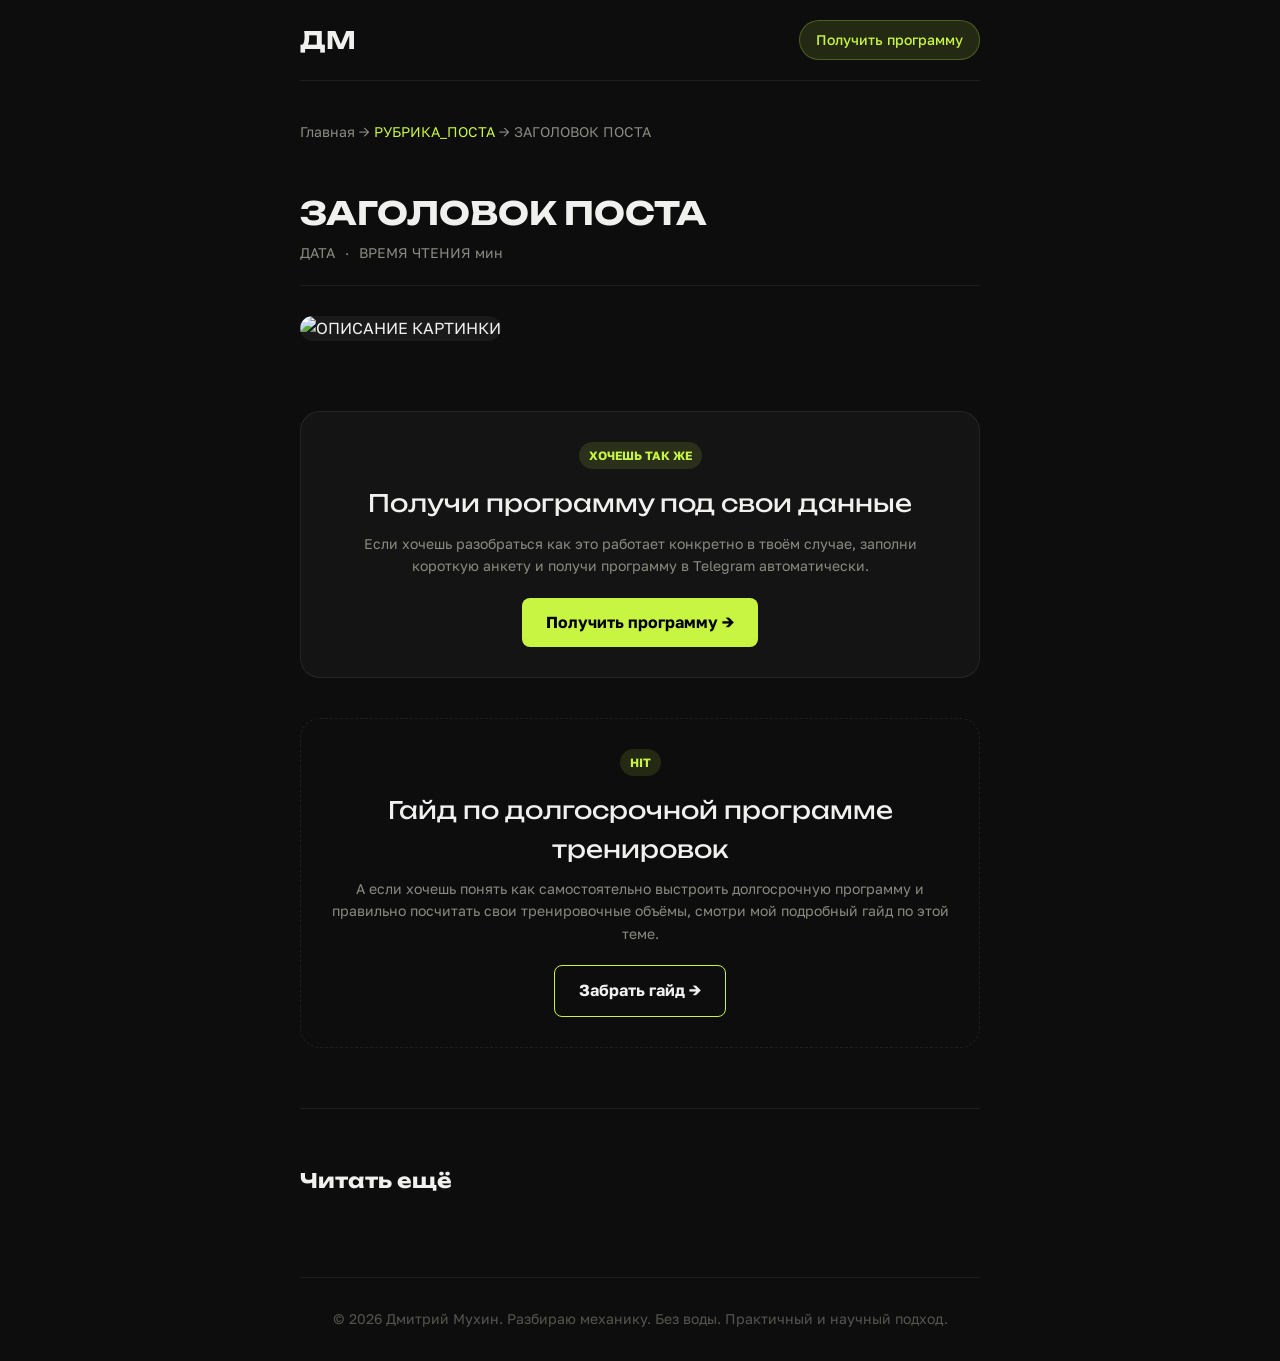
==== _template.html @ 582aa1f9 "Добавлены robots.txt, sitemap.xml и обновлен SEO-шаблон" ====
<!DOCTYPE html>
<html lang="ru">
<head>
  <meta charset="UTF-8">
  <meta name="viewport" content="width=device-width, initial-scale=1.0">
  <title>ЗАГОЛОВОК СТРАНИЦЫ (до 60-70 символов) | Дмитрий Мухин</title>
  <meta name="description" content="ОПИСАНИЕ СТАТЬИ ДЛЯ ПОИСКА (140-160 символов, краткая суть и интрига)">
  <link rel="stylesheet" href="../css/style.css">
  <link rel="preconnect" href="https://fonts.googleapis.com">
  <link rel="preconnect" href="https://fonts.gstatic.com" crossorigin>
  <link href="https://fonts.googleapis.com/css2?family=Golos+Text:wght@400;500;600&family=Unbounded:wght@400;700&display=swap" rel="stylesheet">
</head>
<body>
  <div class="container">
    <header>
      <div class="header-content">
        <a href="../index.html" class="logo">ДМ</a>
        <a href="https://fitness-quiz-lake.vercel.app/" class="nav-btn">Получить программу</a>
      </div>
    </header>

    <main>
      <div class="breadcrumbs">
        <a href="../index.html">Главная</a> → <span class="rubric">РУБРИКА_ПОСТА</span> → ЗАГОЛОВОК ПОСТА
      </div>

      <article class="post">
        <header class="post-header">
          <h1 class="post-title">ЗАГОЛОВОК ПОСТА</h1>
          <div class="post-meta">
            <span>ДАТА</span>
            <span>·</span>
            <span>ВРЕМЯ ЧТЕНИЯ мин</span>
          </div>
        </header>

        <img src="ПУТЬ_К_КАРТИНКЕ" alt="ОПИСАНИЕ КАРТИНКИ" class="post-image">

        <div class="post-content">
          <!-- ПРИМЕРЫ ВЕРСТКИ ДЛЯ КОПИРОВАНИЯ:
          
          <p class="lead">Вводный абзац увеличенным шрифтом.</p>
          
          <h2>Заголовок раздела</h2>
          
          <p>Обычный текст с <strong>жирным выделением</strong> и <span class="highlight">подсветкой</span>.</p>
          
          <div class="fact-block">
            <div class="fact-number">!</div>
            <div class="fact-text">Важный факт или цифра с <span class="text-accent">акцентом</span>.</div>
          </div>

          <blockquote>Цитата или кейс из практики.</blockquote>

          <ul>
            <li><strong>Пункт:</strong> Описание.</li>
          </ul>
          
          -->
          
          <!-- ТЕЛО СТАТЬИ -->

          <div class="cta-block">
            <div class="cta-label">Хочешь так же</div>
            <div class="cta-title">Получи программу под свои данные</div>
            <div class="cta-desc">Если хочешь разобраться как это работает конкретно в твоём случае, заполни короткую анкету и получи программу в Telegram автоматически.</div>
            <a href="https://t.me/BodyBal/43" class="cta-btn">
              Получить программу →
            </a>
          </div>

          <div class="cta-block cta-secondary">
            <div class="cta-label">HIT</div>
            <div class="cta-title">Гайд по долгосрочной программе тренировок</div>
            <div class="cta-desc">А если хочешь понять как самостоятельно выстроить долгосрочную программу и правильно посчитать свои тренировочные объёмы, смотри мой подробный гайд по этой теме.</div>
            <a href="https://t.me/BodyBal" class="cta-btn cta-btn-outline">
              Забрать гайд →
            </a>
          </div>
        </div>

      </article>

      <section class="related-section">
        <h2 class="related-section-title">Читать ещё</h2>
        <div class="related-grid">
          <!-- БЛОК ЧИТАТЬ ЕЩЁ -->
        </div>
      </section>
    </main>

    <footer>
      &copy; 2026 Дмитрий Мухин. Разбираю механику. Без воды. Практичный и научный подход.
    </footer>
  </div>
</body>
</html>
---- css/style.css ----
:root {
  --bg-main:        #0d0d0d;
  --bg-card:        #141414;
  --bg-elevated:    #1a1a1a;
  --accent:         #c8f542;
  --accent-dim:     rgba(200, 245, 66, 0.12);
  --text-primary:   #f0f0ee;
  --text-secondary: #8a8a82;
  --text-muted:     #555550;
  --border:         rgba(255,255,255,0.07);
  --border-accent:  rgba(200, 245, 66, 0.25);
  --font-display:   'Unbounded', sans-serif;
  --font-body:      'Golos Text', sans-serif;
  --radius:         12px;
  --radius-lg:      20px;
  --max-width:      680px;
}

body {
  margin: 0;
  padding: 0;
  background-color: var(--bg-main);
  color: var(--text-primary);
  font-family: var(--font-body);
  line-height: 1.6;
}

h1, h2, h3, h4, h5, h6 {
  font-family: var(--font-display);
  font-weight: 700;
  color: var(--text-primary);
}

a {
  color: var(--accent);
  text-decoration: none;
  transition: opacity 0.2s;
}

a:hover {
  opacity: 0.8;
}

/* Base styles and layout */
header {
  padding: 20px 0;
  border-bottom: 1px solid var(--border);
  margin-bottom: 40px;
}

.container {
  max-width: var(--max-width);
  margin: 0 auto;
  padding: 0 20px;
}

.header-content {
  display: flex;
  justify-content: space-between;
  align-items: center;
}

.logo {
  font-family: var(--font-display);
  font-size: 24px;
  font-weight: bold;
  color: var(--text-primary);
}

.nav-btn {
  background: var(--accent-dim);
  color: var(--accent);
  padding: 8px 16px;
  border-radius: 20px;
  font-size: 14px;
  font-weight: 500;
  border: 1px solid var(--border-accent);
  transition: all 0.2s;
}

.nav-btn:hover {
  background: var(--accent);
  color: #000;
  opacity: 1;
}

.nav-link {
  color: var(--text-secondary);
  font-size: 14px;
}

.nav-link:hover {
  color: var(--accent);
}

/* Index styles */
.hero {
  margin-bottom: 40px;
}

.hero-title {
  font-size: 32px;
  margin-bottom: 10px;
}

.hero-subtitle {
  color: var(--text-secondary);
  font-size: 16px;
}

.post-grid {
  display: grid;
  grid-template-columns: 1fr;
  gap: 20px;
}

@media (min-width: 600px) {
  .post-grid {
    grid-template-columns: 1fr 1fr;
  }
}

.post-card {
  display: block;
  background: var(--bg-card);
  border: 1px solid var(--border);
  border-radius: var(--radius);
  overflow: hidden;
  transition: transform 0.2s, border-color 0.2s;
  color: inherit;
}

.post-card:hover {
  transform: translateY(-2px);
  border-color: var(--border-accent);
}

.post-card-image {
  position: relative;
  width: 100%;
  aspect-ratio: 16/9;
  background: var(--bg-elevated);
}

.post-card-image img {
  width: 100%;
  height: 100%;
  object-fit: cover;
}

.post-card-rubric {
  position: absolute;
  top: 10px;
  left: 10px;
  background: var(--accent);
  color: #000;
  padding: 4px 8px;
  border-radius: 4px;
  font-size: 12px;
  font-weight: bold;
}

.post-card-body {
  padding: 15px;
}

.post-card-title {
  font-size: 18px;
  margin: 0 0 10px 0;
  line-height: 1.3;
}

.post-card-meta {
  color: var(--text-secondary);
  font-size: 12px;
}

.filters {
  display: flex;
  gap: 10px;
  margin-bottom: 30px;
  overflow-x: auto;
  padding-bottom: 10px;
  -ms-overflow-style: none;
  scrollbar-width: none;
}
.filters::-webkit-scrollbar {
  display: none;
}

.filter-btn {
  background: var(--bg-elevated);
  border: 1px solid var(--border);
  color: var(--text-secondary);
  padding: 6px 12px;
  border-radius: 20px;
  font-size: 14px;
  cursor: pointer;
  white-space: nowrap;
  font-family: inherit;
  transition: all 0.2s;
}

.filter-btn:hover {
  border-color: var(--border-accent);
}

.filter-btn.active {
  background: var(--accent-dim);
  border-color: var(--accent);
  color: var(--accent);
}

/* Post template styles */
.breadcrumbs {
  font-size: 14px;
  color: var(--text-secondary);
  margin-bottom: 20px;
}

.breadcrumbs a {
  color: var(--text-secondary);
}

.breadcrumbs a:hover {
  color: var(--accent);
}

.breadcrumbs .rubric {
  color: var(--accent);
}

.post-header {
  margin-bottom: 30px;
}

.post-title {
  font-size: 32px;
  margin: 10px 0;
  line-height: 1.2;
}

.post-meta {
  display: flex;
  gap: 10px;
  color: var(--text-secondary);
  font-size: 14px;
}

.post-image {
  width: 100%;
  border-radius: var(--radius-lg);
  margin-bottom: 30px;
  background: var(--bg-elevated);
  aspect-ratio: 16/9;
  object-fit: cover;
}

.post-content p {
  margin-bottom: 20px;
  font-size: 16px;
  color: var(--text-primary);
}

.post-content h2 {
  font-size: 24px;
  margin: 40px 0 20px 0;
}

.post-content ul {
  margin-bottom: 20px;
  padding-left: 20px;
}

.post-content li {
  margin-bottom: 8px;
}

.text-accent {
  color: var(--accent);
}

.highlight {
  background: var(--accent-dim);
  padding: 2px 4px;
  border-radius: 4px;
  color: var(--accent);
}

.post-content blockquote {
  margin: 30px 0;
  padding: 20px;
  background: var(--bg-elevated);
  border-left: 4px solid var(--accent);
  border-radius: 0 var(--radius) var(--radius) 0;
  font-style: italic;
  color: var(--text-primary);
}

.fact-block {
  background: var(--bg-card);
  border: 1px solid var(--border-accent);
  padding: 20px;
  border-radius: var(--radius);
  margin: 30px 0;
  display: flex;
  align-items: center;
  gap: 20px;
}

.fact-number {
  font-family: var(--font-display);
  font-size: 48px;
  color: var(--accent);
  font-weight: 700;
  line-height: 1;
}

.fact-text {
  font-size: 16px;
  color: var(--text-primary);
}

.cta-block {
  background: var(--bg-card);
  border: 1px solid var(--border);
  padding: 30px;
  border-radius: var(--radius-lg);
  margin: 40px 0;
  text-align: center;
}

.cta-secondary {
  background: transparent;
  border-style: dashed;
}

.cta-label {
  display: inline-block;
  background: var(--accent-dim);
  color: var(--accent);
  padding: 4px 10px;
  border-radius: 20px;
  font-size: 12px;
  font-weight: bold;
  margin-bottom: 15px;
  text-transform: uppercase;
}

.cta-title {
  font-family: var(--font-display);
  font-size: 24px;
  margin-bottom: 10px;
  color: var(--text-primary);
}

.cta-desc {
  color: var(--text-secondary);
  margin-bottom: 20px;
  font-size: 14px;
}

.cta-btn {
  display: inline-block;
  background: var(--accent);
  color: #000;
  padding: 12px 24px;
  border-radius: 8px;
  font-weight: bold;
  transition: opacity 0.2s, background-color 0.2s;
}

.cta-btn:hover {
  opacity: 0.9;
  text-decoration: none;
}

.cta-btn-outline {
  background: transparent;
  border: 1px solid var(--accent);
  color: var(--text-primary);
}

.cta-btn-outline:hover {
  background: var(--accent-dim);
  color: var(--text-primary);
  opacity: 1;
}

/* Related Posts */
.related-section {
  margin-top: 60px;
  padding-top: 40px;
  border-top: 1px solid var(--border);
}

.related-section-title {
  font-size: 20px;
  margin-bottom: 20px;
  font-family: var(--font-display);
}

.related-grid {
  display: grid;
  grid-template-columns: 1fr;
  gap: 15px;
}

@media (min-width: 600px) {
  .related-grid {
    grid-template-columns: 1fr 1fr;
  }
}

.related-card {
  display: block;
  padding: 15px;
  background: var(--bg-elevated);
  border-radius: var(--radius);
  border: 1px solid var(--border);
  transition: transform 0.2s, border-color 0.2s;
  color: inherit;
}

.related-card:hover {
  transform: translateY(-2px);
  border-color: var(--border-accent);
}

.related-tag {
  font-size: 12px;
  color: var(--accent);
  margin-bottom: 5px;
  font-weight: bold;
}

.related-name {
  color: var(--text-primary);
  font-size: 16px;
  font-weight: bold;
  line-height: 1.3;
}

footer {
  margin-top: 60px;
  padding: 30px 0;
  text-align: center;
  color: var(--text-muted);
  font-size: 14px;
  border-top: 1px solid var(--border);
}
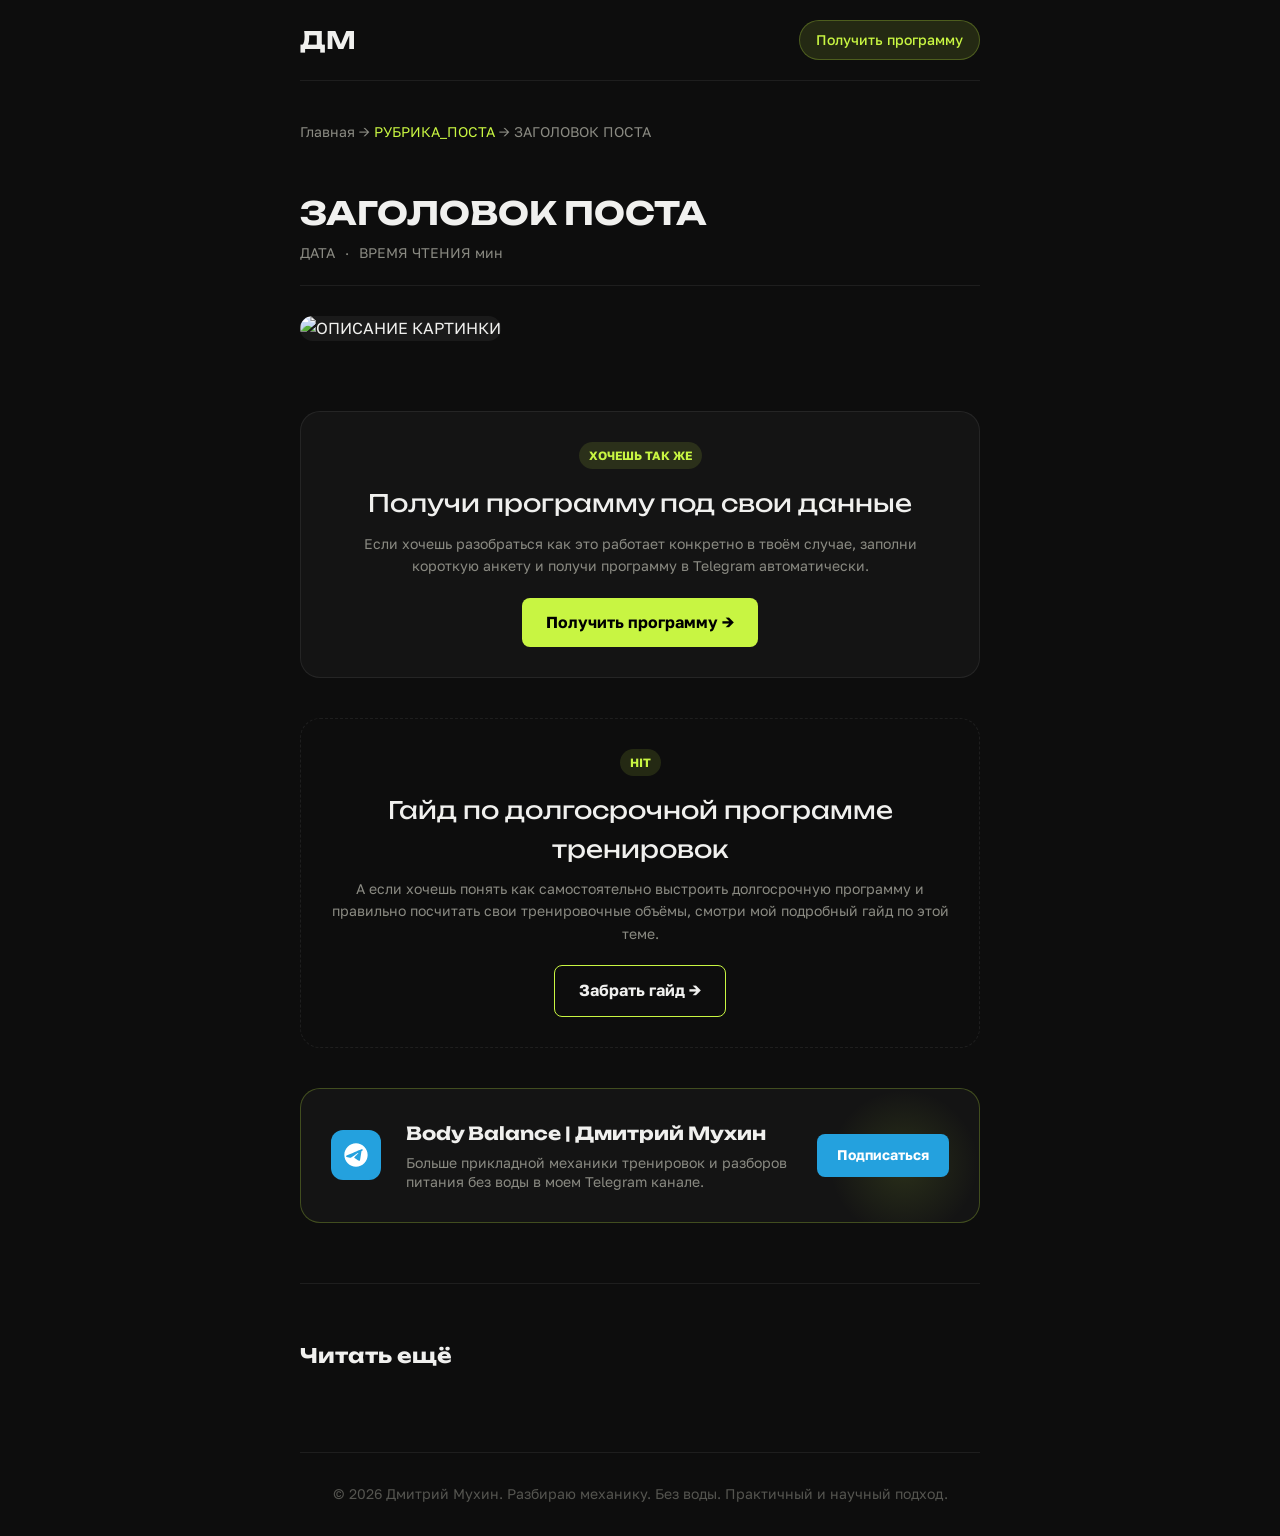
==== commit 4bc40e8c: "Добавлен премиальный блок Telegram (TG Card) и обновлена инструкция" ====
--- a/_template.html
+++ b/_template.html
@@ -79,6 +79,18 @@
           </div>
         </div>
 
+        <!-- Telegram Card -->
+        <div class="tg-card">
+          <div class="tg-icon">
+            <svg viewBox="0 0 24 24"><path d="M12 2C6.48 2 2 6.48 2 12s4.48 10 10 10 10-4.48 10-10S17.52 2 12 2zm4.64 6.8c-.15 1.58-.8 5.42-1.13 7.19-.14.75-.42 1-.68 1.03-.58.05-1.02-.38-1.58-.75-.88-.58-1.38-.94-2.23-1.5-.99-.65-.35-1.01.22-1.59.15-.15 2.71-2.48 2.76-2.69.01-.03.01-.14-.07-.2-.08-.06-.19-.04-.27-.02-.11.02-1.93 1.23-5.46 3.62-.51.35-.98.52-1.4.51-.46-.01-1.35-.26-2.01-.48-.81-.27-1.45-.42-1.39-.88.03-.24.36-.49.99-.75 3.88-1.69 6.47-2.8 7.76-3.33 3.69-1.52 4.45-1.78 4.95-1.79.11 0 .36.03.52.16.13.1.17.24.19.34.02.07.03.23.01.31z"/></svg>
+          </div>
+          <div class="tg-info">
+            <h3>Body Balance | Дмитрий Мухин</h3>
+            <p>Больше прикладной механики тренировок и разборов питания без воды в моем Telegram канале.</p>
+          </div>
+          <a href="https://t.me/BodyBal" class="tg-btn" target="_blank">Подписаться</a>
+        </div>
+
       </article>
 
       <section class="related-section">
--- a/css/style.css
+++ b/css/style.css
@@ -441,6 +441,98 @@
   line-height: 1.3;
 }
 
+/* Telegram Card */
+.tg-card {
+  background: var(--bg-card);
+  border: 1px solid var(--border-accent);
+  border-radius: var(--radius-lg);
+  padding: 30px;
+  margin: 40px 0;
+  display: flex;
+  align-items: center;
+  gap: 25px;
+  position: relative;
+  overflow: hidden;
+}
+
+.tg-card::before {
+  content: '';
+  position: absolute;
+  top: 0;
+  right: 0;
+  width: 150px;
+  height: 150px;
+  background: radial-gradient(circle, var(--accent-dim) 0%, transparent 70%);
+  z-index: 0;
+  pointer-events: none;
+}
+
+.tg-icon {
+  width: 50px;
+  height: 50px;
+  background: #24A1DE;
+  border-radius: 12px;
+  display: flex;
+  align-items: center;
+  justify-content: center;
+  flex-shrink: 0;
+  z-index: 1;
+}
+
+.tg-icon svg {
+  width: 28px;
+  height: 28px;
+  fill: white;
+}
+
+.tg-info {
+  flex-grow: 1;
+  z-index: 1;
+}
+
+.tg-info h3 {
+  margin: 0 0 5px 0;
+  font-size: 18px;
+}
+
+.tg-info p {
+  margin: 0;
+  font-size: 14px;
+  color: var(--text-secondary);
+  line-height: 1.4;
+}
+
+.tg-btn {
+  background: #24A1DE;
+  color: #fff;
+  padding: 10px 20px;
+  border-radius: 8px;
+  font-weight: bold;
+  font-size: 14px;
+  transition: all 0.2s;
+  z-index: 1;
+  white-space: nowrap;
+}
+
+.tg-btn:hover {
+  background: #2ab5f5;
+  transform: translateY(-2px);
+  color: #fff;
+  opacity: 1;
+}
+
+@media (max-width: 600px) {
+  .tg-card {
+    flex-direction: column;
+    text-align: center;
+    padding: 25px;
+    gap: 15px;
+  }
+  .tg-btn {
+    width: 100%;
+  }
+}
+
 footer {
   margin-top: 60px;
   padding: 30px 0;
@@ -449,3 +541,4 @@
   font-size: 14px;
   border-top: 1px solid var(--border);
 }
+
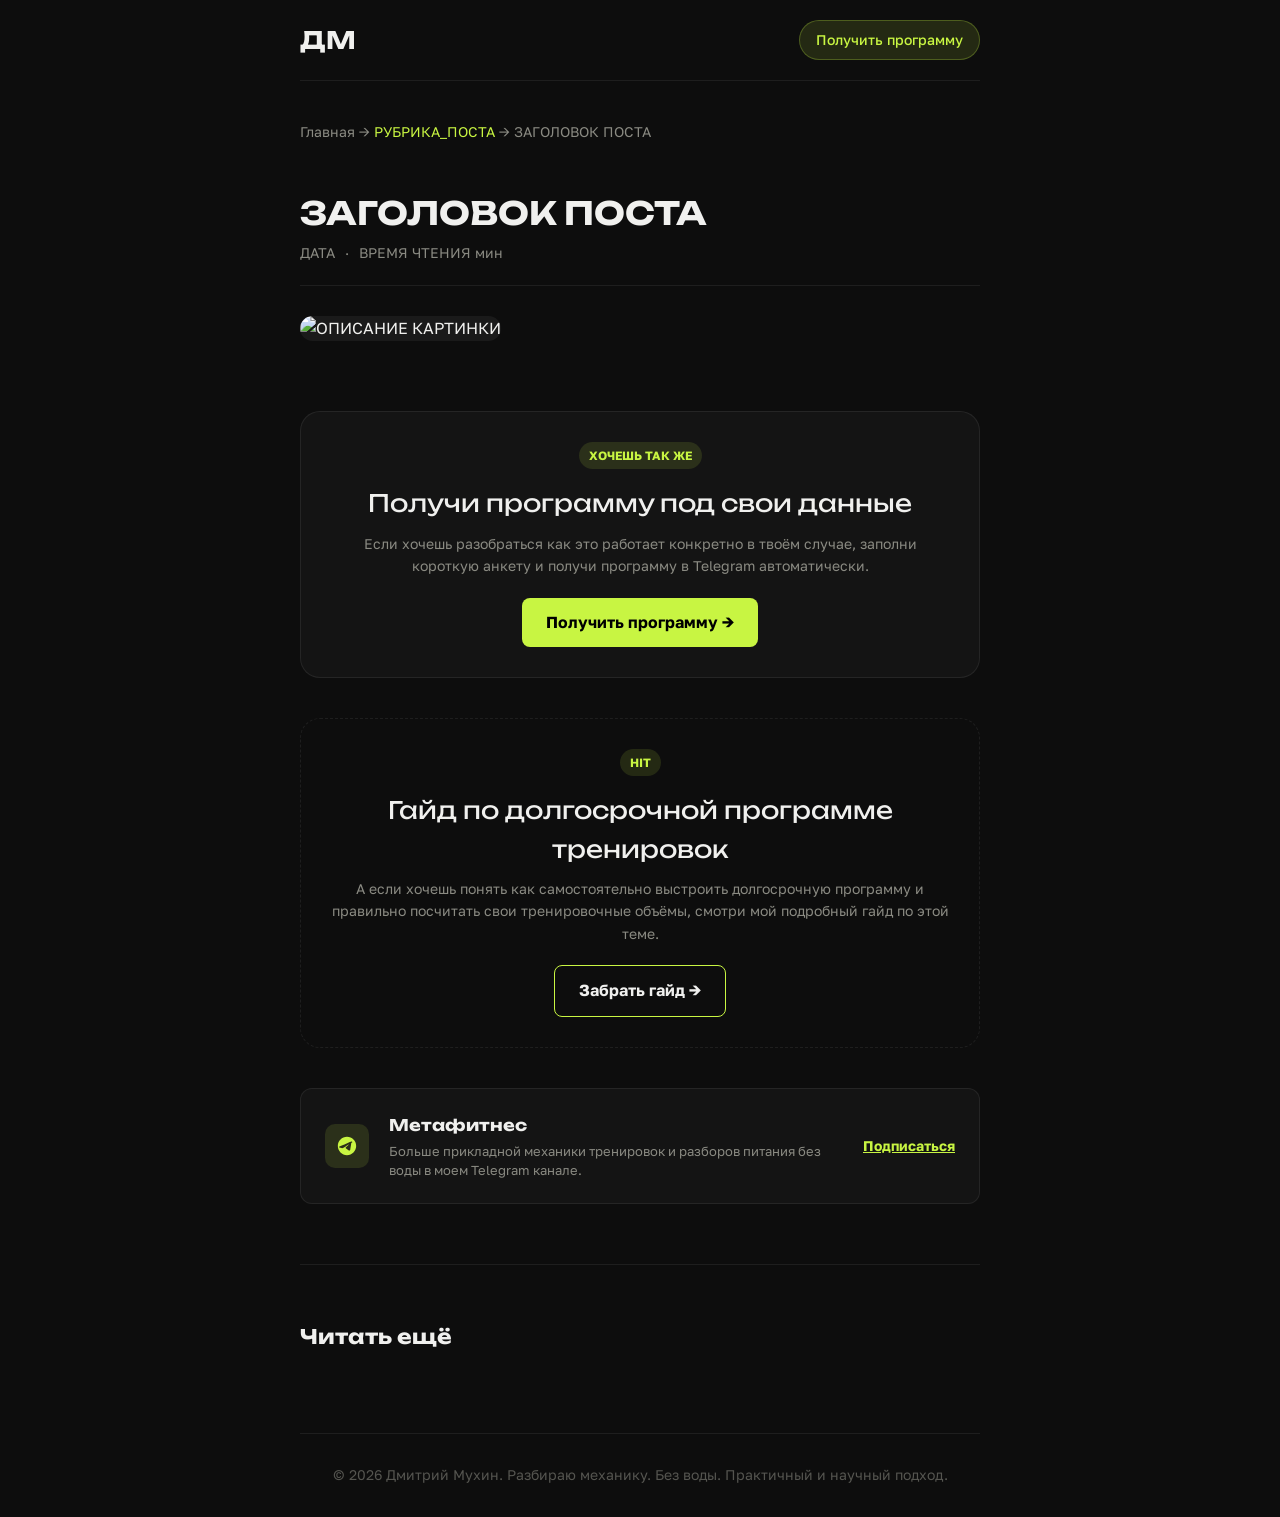
==== commit 82c9f69a: "Название канала изменено на Метафитнес" ====
--- a/_template.html
+++ b/_template.html
@@ -85,7 +85,7 @@
             <svg viewBox="0 0 24 24"><path d="M12 2C6.48 2 2 6.48 2 12s4.48 10 10 10 10-4.48 10-10S17.52 2 12 2zm4.64 6.8c-.15 1.58-.8 5.42-1.13 7.19-.14.75-.42 1-.68 1.03-.58.05-1.02-.38-1.58-.75-.88-.58-1.38-.94-2.23-1.5-.99-.65-.35-1.01.22-1.59.15-.15 2.71-2.48 2.76-2.69.01-.03.01-.14-.07-.2-.08-.06-.19-.04-.27-.02-.11.02-1.93 1.23-5.46 3.62-.51.35-.98.52-1.4.51-.46-.01-1.35-.26-2.01-.48-.81-.27-1.45-.42-1.39-.88.03-.24.36-.49.99-.75 3.88-1.69 6.47-2.8 7.76-3.33 3.69-1.52 4.45-1.78 4.95-1.79.11 0 .36.03.52.16.13.1.17.24.19.34.02.07.03.23.01.31z"/></svg>
           </div>
           <div class="tg-info">
-            <h3>Body Balance | Дмитрий Мухин</h3>
+            <h3>Метафитнес</h3>
             <p>Больше прикладной механики тренировок и разборов питания без воды в моем Telegram канале.</p>
           </div>
           <a href="https://t.me/BodyBal" class="tg-btn" target="_blank">Подписаться</a>
--- a/css/style.css
+++ b/css/style.css
@@ -441,95 +441,79 @@
   line-height: 1.3;
 }
 
-/* Telegram Card */
+/* Telegram Card - Minimalist */
 .tg-card {
   background: var(--bg-card);
-  border: 1px solid var(--border-accent);
-  border-radius: var(--radius-lg);
-  padding: 30px;
-  margin: 40px 0;
+  border: 1px solid var(--border);
+  border-radius: var(--radius);
+  padding: 24px;
+  margin: 30px 0;
   display: flex;
   align-items: center;
-  gap: 25px;
-  position: relative;
-  overflow: hidden;
-}
-
-.tg-card::before {
-  content: '';
-  position: absolute;
-  top: 0;
-  right: 0;
-  width: 150px;
-  height: 150px;
-  background: radial-gradient(circle, var(--accent-dim) 0%, transparent 70%);
-  z-index: 0;
-  pointer-events: none;
+  gap: 20px;
+  transition: border-color 0.2s;
+}
+
+.tg-card:hover {
+  border-color: var(--border-accent);
 }
 
 .tg-icon {
-  width: 50px;
-  height: 50px;
-  background: #24A1DE;
-  border-radius: 12px;
+  width: 44px;
+  height: 44px;
+  background: var(--accent-dim);
+  border-radius: 10px;
   display: flex;
   align-items: center;
   justify-content: center;
   flex-shrink: 0;
-  z-index: 1;
 }
 
 .tg-icon svg {
-  width: 28px;
-  height: 28px;
-  fill: white;
+  width: 22px;
+  height: 22px;
+  fill: var(--accent);
 }
 
 .tg-info {
   flex-grow: 1;
-  z-index: 1;
 }
 
 .tg-info h3 {
-  margin: 0 0 5px 0;
-  font-size: 18px;
+  margin: 0 0 4px 0;
+  font-size: 16px;
+  font-family: var(--font-display);
 }
 
 .tg-info p {
   margin: 0;
-  font-size: 14px;
+  font-size: 13px;
   color: var(--text-secondary);
   line-height: 1.4;
 }
 
 .tg-btn {
-  background: #24A1DE;
-  color: #fff;
-  padding: 10px 20px;
-  border-radius: 8px;
-  font-weight: bold;
-  font-size: 14px;
-  transition: all 0.2s;
-  z-index: 1;
-  white-space: nowrap;
+  color: var(--accent);
+  font-weight: bold;
+  font-size: 14px;
+  text-decoration: underline;
+  transition: opacity 0.2s;
 }
 
 .tg-btn:hover {
-  background: #2ab5f5;
-  transform: translateY(-2px);
-  color: #fff;
-  opacity: 1;
-}
-
-@media (max-width: 600px) {
+  opacity: 0.7;
+}
+
+@media (max-width: 500px) {
   .tg-card {
-    flex-direction: column;
-    text-align: center;
-    padding: 25px;
-    gap: 15px;
+    padding: 16px;
+    gap: 12px;
   }
-  .tg-btn {
-    width: 100%;
+  .tg-info h3 {
+    font-size: 14px;
+  }
+  .tg-info p {
+    display: none; /* Скрываем описание на совсем маленьких экранах для компактности */
   }
 }
 
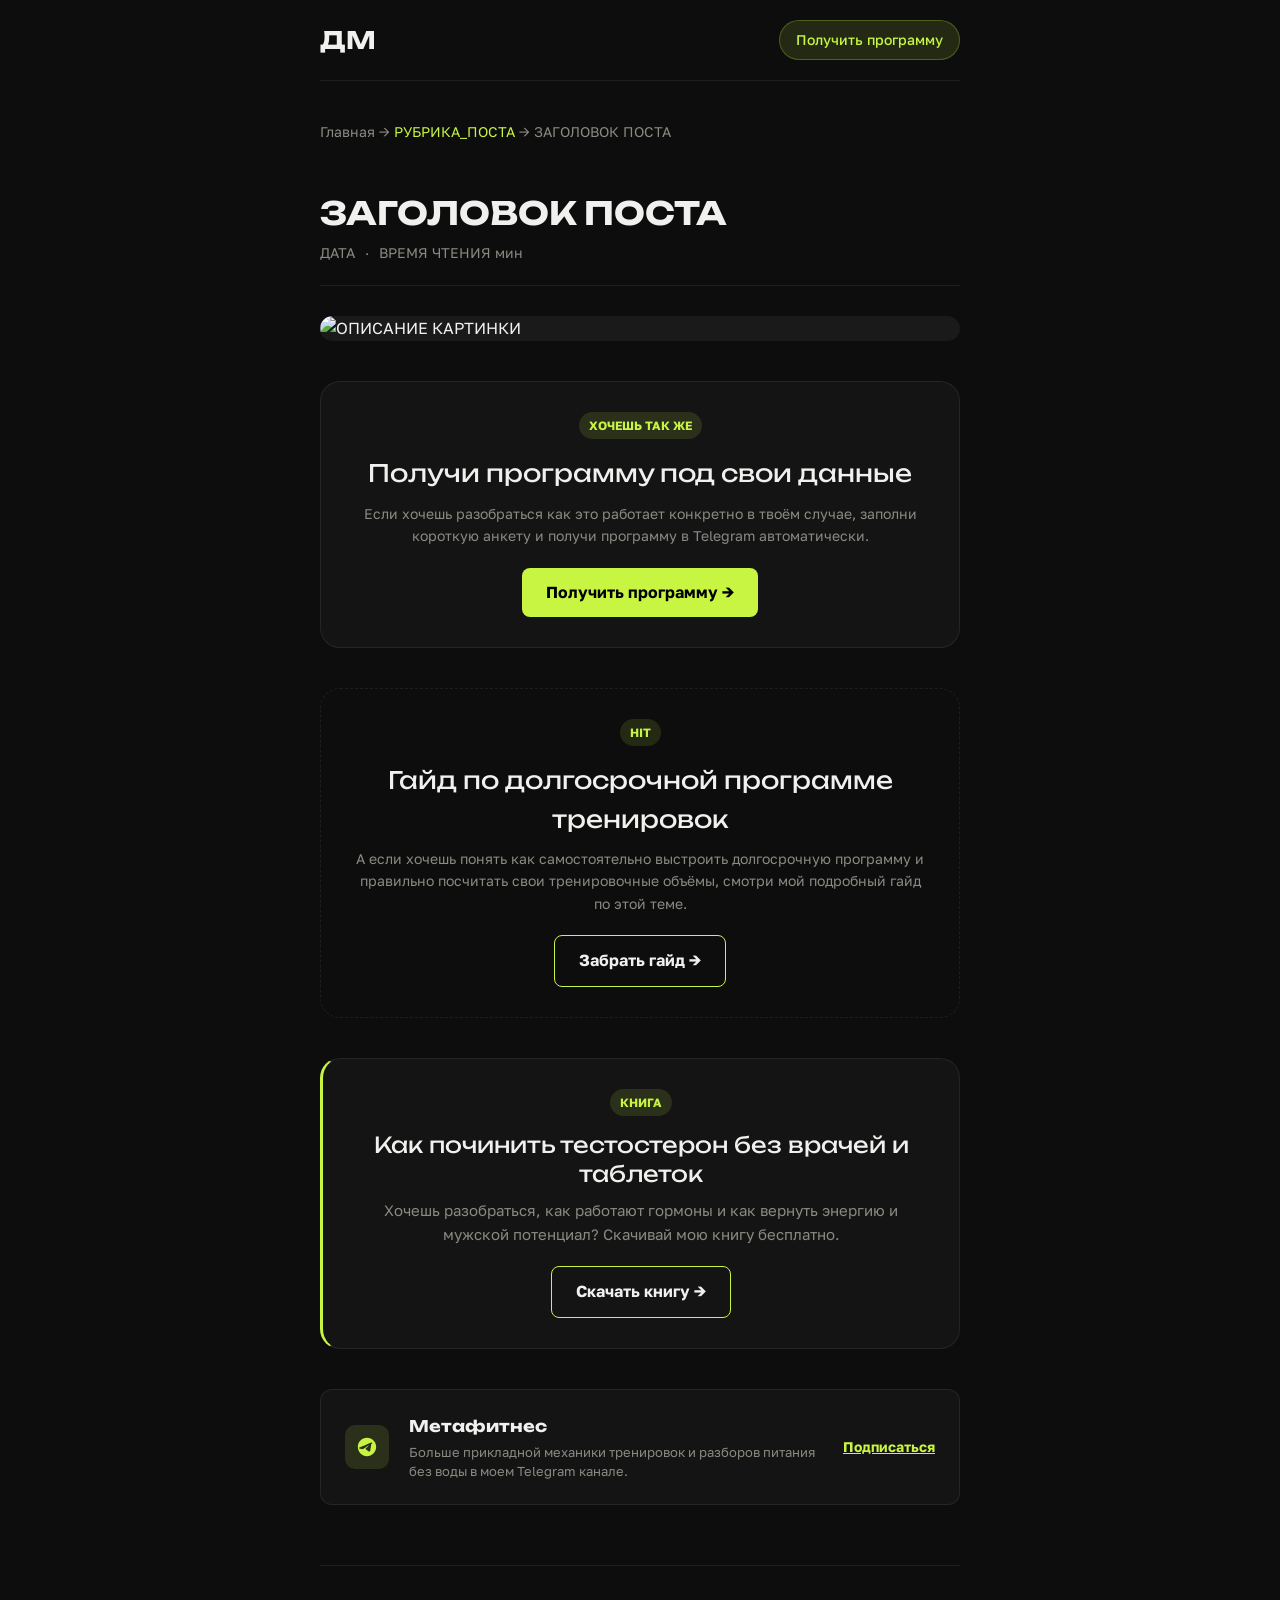
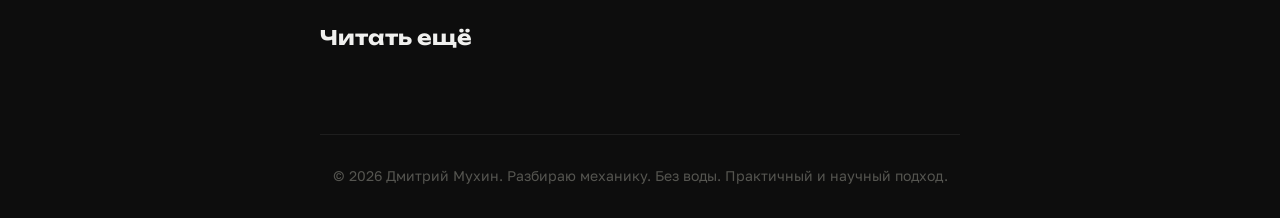
==== commit 99ba20a5: "Добавил пост: skritie_kalorii (скрытые калории) + блок книги во все посты" ====
--- a/_template.html
+++ b/_template.html
@@ -77,12 +77,21 @@
               Забрать гайд →
             </a>
           </div>
+
+          <div class="book-block">
+            <div class="book-label">Книга</div>
+            <div class="book-title">Как починить тестостерон без врачей и таблеток</div>
+            <div class="book-desc">Хочешь разобраться, как работают гормоны и как вернуть энергию и мужской потенциал? Скачивай мою книгу бесплатно.</div>
+            <a href="https://bodybal.ru/" class="cta-btn cta-btn-outline" target="_blank">
+              Скачать книгу →
+            </a>
+          </div>
         </div>
 
         <!-- Telegram Card -->
         <div class="tg-card">
           <div class="tg-icon">
-            <svg viewBox="0 0 24 24"><path d="M12 2C6.48 2 2 6.48 2 12s4.48 10 10 10 10-4.48 10-10S17.52 2 12 2zm4.64 6.8c-.15 1.58-.8 5.42-1.13 7.19-.14.75-.42 1-.68 1.03-.58.05-1.02-.38-1.58-.75-.88-.58-1.38-.94-2.23-1.5-.99-.65-.35-1.01.22-1.59.15-.15 2.71-2.48 2.76-2.69.01-.03.01-.14-.07-.2-.08-.06-.19-.04-.27-.02-.11.02-1.93 1.23-5.46 3.62-.51.35-.98.52-1.4.51-.46-.01-1.35-.26-2.01-.48-.81-.27-1.45-.42-1.39-.88.03-.24.36-.49.99-.75 3.88-1.69 6.47-2.8 7.76-3.33 3.69-1.52 4.45-1.78 4.95-1.79.11 0 .36.03.52.16.13.1.17.24.19.34.02.07.03.23.01.31z"/></svg>
+            <svg width="22" height="22" viewBox="0 0 24 24"><path d="M12 2C6.48 2 2 6.48 2 12s4.48 10 10 10 10-4.48 10-10S17.52 2 12 2zm4.64 6.8c-.15 1.58-.8 5.42-1.13 7.19-.14.75-.42 1-.68 1.03-.58.05-1.02-.38-1.58-.75-.88-.58-1.38-.94-2.23-1.5-.99-.65-.35-1.01.22-1.59.15-.15 2.71-2.48 2.76-2.69.01-.03.01-.14-.07-.2-.08-.06-.19-.04-.27-.02-.11.02-1.93 1.23-5.46 3.62-.51.35-.98.52-1.4.51-.46-.01-1.35-.26-2.01-.48-.81-.27-1.45-.42-1.39-.88.03-.24.36-.49.99-.75 3.88-1.69 6.47-2.8 7.76-3.33 3.69-1.52 4.45-1.78 4.95-1.79.11 0 .36.03.52.16.13.1.17.24.19.34.02.07.03.23.01.31z"/></svg>
           </div>
           <div class="tg-info">
             <h3>Метафитнес</h3>
--- a/css/style.css
+++ b/css/style.css
@@ -16,6 +16,10 @@
   --max-width:      680px;
 }
 
+* {
+  box-sizing: border-box;
+}
+
 body {
   margin: 0;
   padding: 0;
@@ -23,6 +27,7 @@
   color: var(--text-primary);
   font-family: var(--font-body);
   line-height: 1.6;
+  overflow-x: hidden;
 }
 
 h1, h2, h3, h4, h5, h6 {
@@ -52,6 +57,7 @@
   max-width: var(--max-width);
   margin: 0 auto;
   padding: 0 20px;
+  width: 100%;
 }
 
 .header-content {
@@ -249,11 +255,11 @@
 
 .post-image {
   width: 100%;
+  height: auto;
   border-radius: var(--radius-lg);
   margin-bottom: 30px;
   background: var(--bg-elevated);
-  aspect-ratio: 16/9;
-  object-fit: cover;
+  display: block;
 }
 
 .post-content p {
@@ -385,6 +391,44 @@
   background: var(--accent-dim);
   color: var(--text-primary);
   opacity: 1;
+}
+
+/* Book Block */
+.book-block {
+  background: var(--bg-card);
+  border: 1px solid var(--border);
+  border-left: 3px solid var(--accent);
+  padding: 30px;
+  border-radius: var(--radius-lg);
+  margin: 40px 0;
+  text-align: center;
+}
+
+.book-label {
+  display: inline-block;
+  background: var(--accent-dim);
+  color: var(--accent);
+  padding: 4px 10px;
+  border-radius: 20px;
+  font-size: 12px;
+  font-weight: bold;
+  margin-bottom: 15px;
+  text-transform: uppercase;
+}
+
+.book-title {
+  font-family: var(--font-display);
+  font-size: 22px;
+  margin-bottom: 10px;
+  color: var(--text-primary);
+  line-height: 1.3;
+}
+
+.book-desc {
+  color: var(--text-secondary);
+  margin-bottom: 20px;
+  font-size: 15px;
+  line-height: 1.6;
 }
 
 /* Related Posts */
@@ -472,7 +516,10 @@
 .tg-icon svg {
   width: 22px;
   height: 22px;
+  max-width: 22px;
+  max-height: 22px;
   fill: var(--accent);
+  display: block;
 }
 
 .tg-info {
